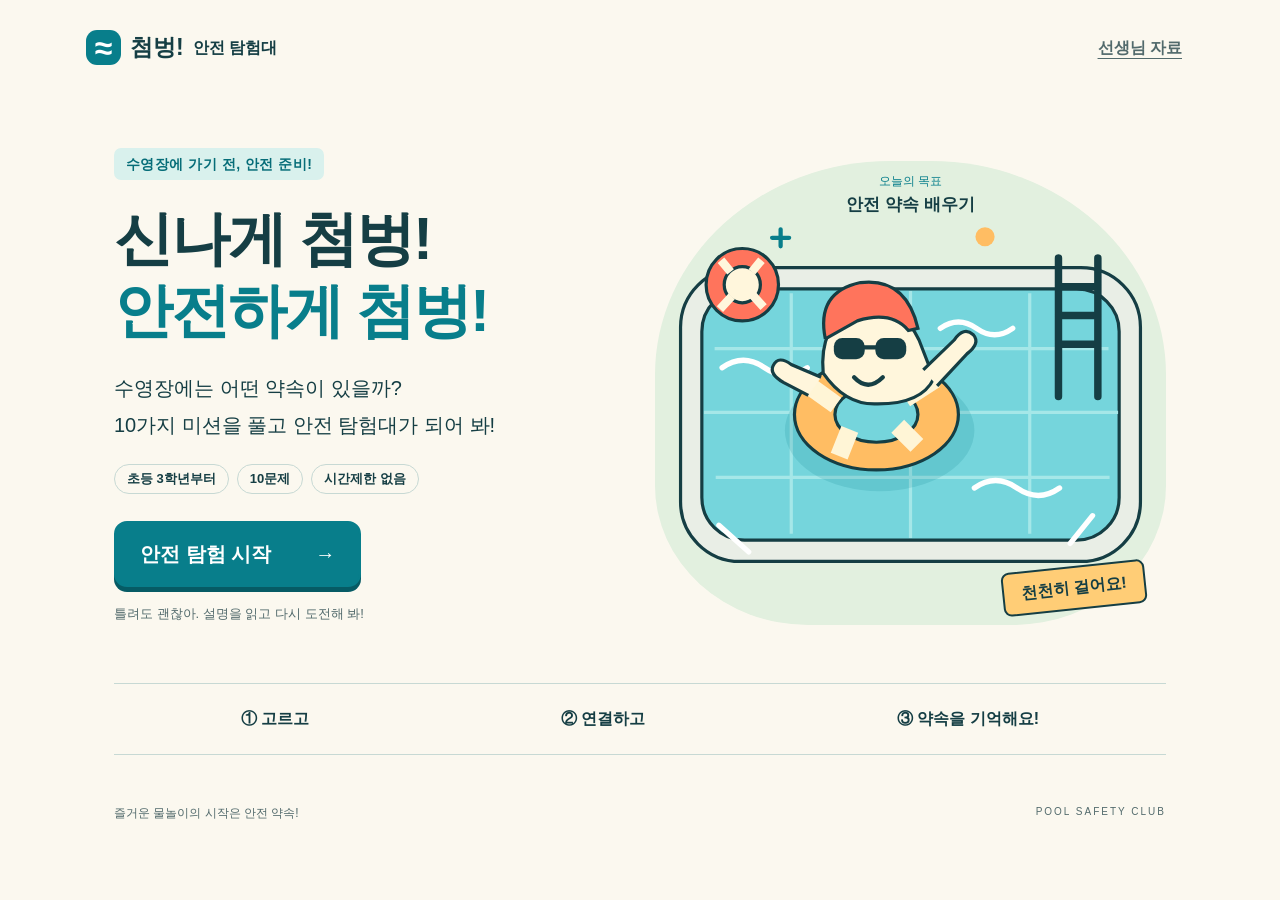
==== swimming-safety/index.html @ e5d87524 "Add elementary pool safety quiz with 10 interactive questions" ====
<!doctype html>
<html lang="ko">
<head>
  <meta charset="utf-8">
  <meta name="viewport" content="width=device-width, initial-scale=1">
  <meta name="theme-color" content="#087e8b">
  <link rel="icon" href="data:image/svg+xml,%3Csvg xmlns='http://www.w3.org/2000/svg' viewBox='0 0 64 64'%3E%3Crect width='64' height='64' rx='16' fill='%23087e8b'/%3E%3Ctext x='32' y='47' text-anchor='middle' font-size='52' fill='white'%3E≈%3C/text%3E%3C/svg%3E">
  <title>첨벙! 수영장 안전 탐험대</title>
  <link rel="stylesheet" href="style.css">
  <script src="questions.js" defer></script>
  <script src="script.js" defer></script>
</head>
<body>
  <header class="site-header">
    <a class="brand" href="index.html"><span class="brand-icon" aria-hidden="true">≈</span> 첨벙! <span>안전 탐험대</span></a>
    <button class="text-button" id="teacher-open">선생님 자료</button>
  </header>
  <main id="main">
    <section id="welcome" class="welcome" aria-labelledby="welcome-title">
      <div class="welcome-copy">
        <span class="eyebrow">수영장에 가기 전, 안전 준비!</span>
        <h1 id="welcome-title">신나게 첨벙!<br><span>안전하게 첨벙!</span></h1>
        <p class="intro">수영장에는 어떤 약속이 있을까?<br>10가지 미션을 풀고 안전 탐험대가 되어 봐!</p>
        <div class="welcome-tags"><span>초등 3학년부터</span><span>10문제</span><span>시간제한 없음</span></div>
        <button class="primary large" id="start">안전 탐험 시작 <span aria-hidden="true">→</span></button>
        <p class="small-note">틀려도 괜찮아. 설명을 읽고 다시 도전해 봐!</p>
      </div>
      <div class="pool-scene" aria-hidden="true">
        <span class="scene-label">오늘의 목표 <strong>안전 약속 배우기</strong></span>
        <svg class="pool-art" viewBox="0 0 480 400" fill="none">
          <rect x="24" y="72" width="432" height="276" rx="56" fill="#e9eee6" stroke="#153e44" stroke-width="3"/>
          <rect x="44" y="92" width="392" height="236" rx="40" fill="#75d5dc" stroke="#153e44" stroke-width="3"/>
          <path d="M56 148h370M46 208h389M57 269h370M128 96v226M240 94v232M352 96v226" stroke="#a5e7e8" stroke-width="3"/>
          <path d="M63 166q20-14 40 0t40 0M300 279q20-14 40 0t40 0M268 129q17-12 34 0t34 0" stroke="#fff" stroke-width="5" stroke-linecap="round"/>
          <ellipse cx="211" cy="225" rx="89" ry="57" fill="#087e8b" opacity=".16"/>
          <ellipse cx="208" cy="210" rx="77" ry="52" fill="#ffbd63" stroke="#153e44" stroke-width="3"/>
          <ellipse cx="208" cy="210" rx="39" ry="26" fill="#75d5dc" stroke="#153e44" stroke-width="3"/>
          <path d="M145 183l25 18M173 249l10-25M246 239l-18-18M263 177l-28 18" stroke="#fff5d6" stroke-width="17"/>
          <path d="M158 171q-4-45 29-61q40-13 61 30l14 36q-12 25-56 24q-28 0-48-29" fill="#fff6dc" stroke="#153e44" stroke-width="3"/>
          <path d="M160 139q-9-44 33-53q43-5 54 43l-9 2q-16-19-48-9l-30 17" fill="#ff745c" stroke="#153e44" stroke-width="3"/>
          <rect x="168" y="138" width="29" height="20" rx="8" fill="#153e44"/>
          <rect x="207" y="138" width="29" height="20" rx="8" fill="#153e44"/>
          <path d="M196 147h12M187 175q13 14 27 0" stroke="#153e44" stroke-width="4" stroke-linecap="round"/>
          <path d="M156 175l-28-12q-12-9-17 1q-4 8 10 16l23 12M252 168l29-28q9-13 18-5q7 8-6 18l-28 30" fill="#fff6dc" stroke="#153e44" stroke-width="3"/>
          <path d="M379 63v130M416 63v130M380 90h35M380 117h35M380 144h35" stroke="#153e44" stroke-width="7" stroke-linecap="round"/>
          <circle cx="82" cy="88" r="34" fill="#ff745c" stroke="#153e44" stroke-width="3"/>
          <circle cx="82" cy="88" r="17" fill="#fff6dc" stroke="#153e44" stroke-width="3"/>
          <path d="M62 65l9 11M100 65L91 76M61 111l11-12M102 109l-10-11" stroke="#fff6dc" stroke-width="8"/>
          <path d="M60 314l28 25M411 305l-21 26" stroke="#fff" stroke-width="5" stroke-linecap="round"/>
          <circle cx="310" cy="43" r="9" fill="#ffbd63"/>
          <path d="M118 36v16M110 44h16M431 359v16M423 367h16" stroke="#087e8b" stroke-width="4" stroke-linecap="round"/>
        </svg>
        <span class="scene-sticker">천천히 걸어요!</span>
      </div>
      <div class="mission-strip"><span>① 고르고</span><span>② 연결하고</span><span>③ 약속을 기억해요!</span></div>
    </section>
    <section id="quiz" class="quiz" hidden aria-labelledby="question-title">
      <div class="quiz-top"><span id="progress-label"></span><span id="score-label"></span></div>
      <div class="progress-track" role="progressbar" aria-label="문제 진행" aria-valuemin="0" aria-valuemax="10" aria-valuenow="0"><div id="progress-fill"></div></div>
      <div class="question-card">
        <div class="question-heading"><span id="question-type" class="eyebrow"></span><span id="question-number" class="question-number"></span></div>
        <div id="question-scene" class="question-scene" aria-hidden="true"></div>
        <h2 id="question-title" tabindex="-1"></h2>
        <p id="question-instruction" class="instruction"></p>
        <div id="answers"></div>
        <div id="feedback" class="feedback" role="status" aria-live="polite" hidden></div>
        <div class="question-footer"><button id="reset-answer" class="text-button">선택 지우기</button><button id="check" class="primary">답 확인하기</button><button id="next" class="primary" hidden>다음 미션 →</button></div>
      </div>
      <p class="quiz-note">잘 생각해 봐! 속도보다 안전 약속이 중요해.</p>
    </section>
    <section id="result" class="result" hidden aria-labelledby="result-title"></section>
  </main>
  <footer class="site-footer">즐거운 물놀이의 시작은 안전 약속! <span>POOL SAFETY CLUB</span></footer>
  <dialog id="teacher-dialog" aria-labelledby="teacher-title">
    <div class="dialog-heading"><h2 id="teacher-title">선생님 자료</h2><button id="teacher-close" class="text-button">닫기 ✕</button></div>
    <p>초3 기준 · 총 10문제 · 자유롭게 생각하고 이야기 나누기</p>
    <p>첫 답 기준으로 점수를 매기고, 틀린 문제는 다시 풀 수 있어요. 선 연결은 양쪽 항목을 차례로 누르면 됩니다.</p>
    <div class="teacher-actions"><button id="print-student" class="primary">문제지 인쇄</button><button id="print-key" class="secondary">정답·해설 인쇄</button></div>
    <div id="teacher-content"></div>
    <p class="source-note">안전 내용 참고: <a href="https://www.redcross.org/get-help/how-to-prepare-for-emergencies/types-of-emergencies/water-safety/water-safety-for-kids.html" target="_blank" rel="noopener">미국 적십자 어린이 물 안전교육</a>, <a href="https://www.redcross.org/get-help/how-to-prepare-for-emergencies/types-of-emergencies/water-safety/swim-safety.html" target="_blank" rel="noopener">수영 안전수칙</a>, <a href="https://www.poolsafely.gov/parents/safety-tips" target="_blank" rel="noopener">Pool Safely 안전수칙</a>.</p>
  </dialog>
  <div id="print-sheet"></div>
</body>
</html>
---- swimming-safety/style.css ----
:root{--ink:#153e44;--teal:#087e8b;--aqua:#d9f1ed;--cream:#fbf8ef;--coral:#ed644e;--yellow:#ffcd76;--line:#c7d9d4;--muted:#526a6c;--white:#fff;--shadow:0 8px 0 #153e440c}
*{box-sizing:border-box}body{margin:0;background:var(--cream);color:var(--ink);font-family:ui-rounded,"Apple SD Gothic Neo","Malgun Gothic",sans-serif;line-height:1.6}button,a{-webkit-tap-highlight-color:transparent}button{font:inherit;cursor:pointer}button:disabled{cursor:default}button:focus-visible,a:focus-visible{outline:3px solid var(--coral);outline-offset:4px}button{transition:background .15s,transform .15s}button:active:not(:disabled){transform:translateY(2px)}[hidden]{display:none!important}a{color:var(--teal)}.site-header{max-width:1180px;margin:auto;padding:25px 36px;display:flex;align-items:center;justify-content:space-between;gap:16px}.brand{display:flex;align-items:center;gap:9px;text-decoration:none;color:var(--ink);font-weight:900;font-size:23px}.brand span:last-child{font-size:16px;font-weight:700}.brand-icon{display:inline-grid;place-items:center;background:var(--teal);color:white;width:35px;height:35px;border-radius:11px;font-size:32px;line-height:1}.text-button{border:0;background:transparent;color:var(--muted);font-weight:700;padding:10px 12px;text-decoration:underline;text-underline-offset:5px}.text-button:hover{color:var(--teal)}main{max-width:1108px;margin:0 auto;padding:20px 28px 36px}.welcome{display:grid;grid-template-columns:1fr 1fr;gap:20px 30px;align-items:center;padding-top:32px}.eyebrow{font-size:14px;font-weight:800;letter-spacing:.035em;display:inline-block;background:var(--aqua);padding:5px 12px;border-radius:7px;color:#066d78}h1{font-size:clamp(38px,4.6vw,59px);line-height:1.22;letter-spacing:-2px;margin:23px 0}h1 span{color:var(--teal)}.intro{font-size:20px;line-height:1.85;margin-bottom:20px}.welcome-tags{display:flex;gap:8px;flex-wrap:wrap;margin:20px 0 27px}.welcome-tags span{border:1px solid var(--line);border-radius:30px;padding:4px 12px;font-size:13px;font-weight:700}.primary,.secondary{border:2px solid var(--teal);background:var(--teal);color:white;padding:12px 25px;border-radius:13px;font-weight:800;min-height:48px}.primary:hover{background:#056572;border-color:#056572}.primary:disabled{background:#ccdcd8;border-color:#ccdcd8;color:#5b7174}.secondary{color:var(--teal);background:white}.secondary:hover{background:var(--aqua)}.large{font-size:20px;display:inline-flex;align-items:center;gap:44px;padding:15px 24px;box-shadow:0 5px 0 #065b65}.small-note{font-size:13px;color:var(--muted);margin-top:17px}.pool-scene{position:relative;aspect-ratio:1.1;background:#e2f0df;border-radius:46% 46% 30% 30%;padding:30px 0 4px}.pool-art{width:100%;display:block}.scene-label{position:absolute;top:11px;left:50%;transform:translateX(-50%);text-align:center;font-size:12px;white-space:nowrap;color:var(--teal)}.scene-label strong{display:block;font-size:17px;color:var(--ink)}.scene-sticker{position:absolute;bottom:16px;right:20px;background:var(--yellow);border:2px solid var(--ink);padding:7px 17px;border-radius:8px;transform:rotate(-6deg);font-size:16px;font-weight:800}.mission-strip{grid-column:1/-1;display:flex;justify-content:space-around;gap:18px;border-top:1px solid var(--line);border-bottom:1px solid var(--line);padding:22px 10px;margin-top:25px;font-size:16px;font-weight:700}.site-footer{max-width:1108px;margin:auto;padding:13px 28px 25px;display:flex;justify-content:space-between;gap:10px;font-size:12px;color:var(--muted)}.site-footer span{font-size:10px;letter-spacing:2px}.quiz{max-width:820px;margin:auto}.quiz-top{display:flex;justify-content:space-between;gap:12px;font-size:15px;font-weight:800}.progress-track{height:9px;background:#e1e8df;border-radius:9px;margin:13px 0 22px;overflow:hidden}.progress-track>div{height:100%;background:var(--teal);border-radius:9px;transition:width .3s}.question-card{background:white;border:1px solid var(--line);border-radius:26px;padding:30px 35px;box-shadow:var(--shadow)}.question-heading{display:flex;justify-content:space-between;align-items:center}.question-number{font-size:14px;font-weight:800;color:var(--muted)}.question-scene{display:flex;align-items:center;gap:16px;padding:16px 20px;background:#f9f6ec;border-radius:14px;margin-top:22px;font-size:16px}.question-scene span:first-child{font-size:39px;line-height:1.3}.question-card h2{font-size:26px;line-height:1.5;letter-spacing:-.8px;margin:22px 0 8px;outline:none}.instruction{font-size:15px;color:var(--muted);margin:0 0 23px}.options{display:grid;gap:11px}.option{display:flex;align-items:center;gap:13px;text-align:left;width:100%;border:2px solid #dce6e1;border-radius:13px;background:white;color:var(--ink);padding:15px 18px;min-height:60px;font-size:18px;font-weight:600}.option:hover:not(:disabled){border-color:var(--teal);background:#f1faf7}.option.selected{background:#e6f5ef;border-color:var(--teal)}.option .marker{width:29px;height:29px;flex-shrink:0;display:grid;place-items:center;background:#f0f3ed;border-radius:50%;font-size:14px;color:var(--muted);font-weight:800}.selected .marker{background:var(--teal);color:white}.ox-options{grid-template-columns:1fr 1fr}.ox-options .option{justify-content:center;padding:28px 10px;font-size:25px}.ox-options .marker{display:none}.question-footer{display:flex;align-items:center;justify-content:space-between;gap:10px;border-top:1px solid #e5ece7;margin-top:26px;padding-top:21px}.quiz-note{text-align:center;color:var(--muted);font-size:13px;margin:20px 0}.feedback{padding:17px 20px;border-radius:13px;margin-top:22px;background:#e6f5ef;border:1px solid #a5d7c1}.feedback strong{font-size:18px;display:block}.feedback p{margin:7px 0 0}.feedback.wrong{background:#fff4e5;border-color:#f0c993}.feedback.notice{background:#f4f6ef;border-color:var(--line)}.word-sentence{font-size:21px;line-height:2.8;background:#f5f9f5;border:1px solid #dae8df;border-radius:15px;padding:20px;white-space:pre-line}.blank{display:inline-block;min-width:98px;border:2px dashed var(--teal);border-radius:9px;padding:0 10px;background:white;color:var(--teal);font-weight:800;line-height:2;margin:0 5px}.blank.active{border-style:solid;background:var(--aqua);outline:2px solid #087e8b22;outline-offset:3px}.word-bank{display:flex;gap:10px;flex-wrap:wrap;margin-top:18px}.word-bank button{font-size:19px;min-width:90px;border:2px solid var(--line);border-radius:11px;background:white;color:var(--ink);padding:10px 20px;font-weight:700}.word-bank button:hover:not(:disabled){border-color:var(--teal)}.bank-label{font-size:13px;color:var(--muted);margin:16px 0 -10px}.match-area{position:relative;display:grid;grid-template-columns:1fr 1fr;gap:88px}.match-column{display:grid;gap:15px;position:relative;z-index:1}.match-item{position:relative;border:2px solid var(--line);border-radius:13px;padding:14px 12px;background:white;min-height:74px;font-size:16px;font-weight:700;color:var(--ink);width:100%}.match-item.active{background:var(--aqua);border-color:var(--teal)}.match-item.linked{border-color:var(--teal)}.match-item::after{content:"";position:absolute;width:10px;height:10px;background:var(--teal);border:3px solid white;border-radius:50%;top:calc(50% - 8px)}.match-column:first-of-type .match-item::after{right:-10px}.match-column:last-of-type .match-item::after{left:-10px}.match-lines{position:absolute;inset:0;width:100%;height:100%;pointer-events:none;z-index:0}.match-caption{display:flex;justify-content:space-between;font-size:13px;color:var(--muted);font-weight:700;margin-bottom:10px}.connection-list{font-size:13px;color:var(--teal);margin:15px 0 0;min-height:20px}.order-slots{display:grid;gap:8px;margin-bottom:20px}.order-slot{border:1px dashed var(--line);border-radius:10px;min-height:48px;padding:9px 14px;display:flex;gap:12px;align-items:center;background:#f6f9f5}.order-slot b{font-size:14px;color:var(--teal)}.order-slot span{color:var(--muted)}.sort-row{padding:15px 0;border-bottom:1px solid #e1e9e3}.sort-row:first-child{padding-top:0}.sort-row p{margin:0 0 12px;font-size:18px;font-weight:700}.sort-options{display:flex;gap:10px}.sort-options button{background:white;color:var(--ink);border:2px solid var(--line);padding:8px 18px;border-radius:10px;font-weight:700;min-height:46px}.sort-options .selected{border-color:var(--teal);background:var(--aqua)}.result{max-width:820px;margin:auto;text-align:center}.result-hero{background:#e2f0df;border:1px solid #c5dbc8;border-radius:26px;padding:30px}.result-icon{font-size:60px}.result h1{font-size:35px;margin:10px 0}.result-score{font-size:20px}.result-score strong{font-size:44px;color:var(--teal)}.result-actions{display:flex;justify-content:center;gap:12px;flex-wrap:wrap;margin:22px 0 8px}.review-list{margin-top:24px;text-align:left}.review-list h2{font-size:21px}.review-item{padding:17px 19px;border:1px solid var(--line);border-radius:13px;background:white;margin-bottom:10px}.review-item summary{cursor:pointer;display:flex;gap:12px;align-items:flex-start;font-weight:700;list-style:none}.review-item summary::after{content:'+';margin-left:auto;color:var(--teal)}.review-item[open] summary::after{content:'−'}.review-item p{font-size:15px;margin-bottom:0}.review-badge{font-size:12px;border-radius:5px;padding:2px 7px;white-space:nowrap;background:var(--aqua);color:var(--teal)}.review-badge.retry{background:#fff0d3;color:#815615}dialog{border:1px solid var(--line);border-radius:22px;width:min(840px,94vw);max-height:86vh;padding:28px;color:var(--ink)}dialog::backdrop{background:#153e4477}.dialog-heading{display:flex;justify-content:space-between;gap:10px;align-items:center}.dialog-heading h2{margin:0}.teacher-actions{display:flex;gap:10px;flex-wrap:wrap;margin:23px 0}.teacher-question{border-top:1px solid var(--line);padding:18px 0;font-size:15px}.teacher-question h3{font-size:17px;margin:0 0 7px}.teacher-question p{margin:6px 0}.source-note{font-size:13px;color:var(--muted)}#print-sheet{display:none}
@media(max-width:760px){.site-header{padding:20px}.brand{font-size:20px}.brand span:last-child{font-size:13px}main{padding:7px 18px 22px}.welcome{padding-top:10px;gap:15px;grid-template-columns:1fr}.welcome-copy{text-align:center}.welcome-tags{justify-content:center}h1{font-size:43px}.intro{font-size:17px}.pool-scene{max-width:420px;width:100%;margin:14px auto 0;aspect-ratio:1.35;padding-top:20px}.pool-art{max-height:310px}.scene-label{top:0}.scene-label strong{font-size:14px}.scene-sticker{font-size:13px;bottom:0}.mission-strip{font-size:13px;gap:10px;padding:18px 0;margin-top:15px}.site-footer{padding:12px 20px 22px;font-size:11px}.site-footer span{display:none}.question-card{padding:21px 20px;border-radius:19px}.question-card h2{font-size:22px}.question-scene{padding:12px;font-size:14px;gap:10px}.question-scene span:first-child{font-size:31px}.option{font-size:16px;padding:13px 12px}.match-area{gap:40px}.match-item{font-size:14px;padding:10px 6px;min-height:83px}.word-sentence{font-size:18px;padding:15px 12px}.blank{min-width:82px}.question-footer .primary{padding:12px 18px}.question-footer .text-button{padding:8px 0;font-size:13px}.instruction{font-size:14px}.result-hero{padding:24px 18px}.result h1{font-size:28px}.result-score{font-size:17px}dialog{padding:21px}.sort-row p{font-size:16px}}
@media(prefers-reduced-motion:reduce){*{transition:none!important;scroll-behavior:auto!important}}
@media print{@page{size:A4;margin:15mm}body{background:white;color:#111;font-size:11pt}body>*{display:none!important}body>#print-sheet{display:block!important}#print-sheet h1{font-size:23pt;margin:0 0 4mm;letter-spacing:-1px}#print-sheet h2{font-size:12pt;line-height:1.5;margin:0 0 2mm}#print-sheet .print-intro{font-size:10pt;margin-bottom:4mm}.print-question{break-inside:avoid;border-top:1px solid #bbb;padding:3mm 0}.print-question p{margin:1.5mm 0;font-size:10pt}.print-options{font-size:10pt;line-height:1.7}.print-match{display:grid;grid-template-columns:1fr 1fr;gap:25mm;margin:3mm 0}.print-match div{line-height:2}.print-answer{background:#eee;padding:3mm;font-size:10pt}.print-name{display:flex;justify-content:space-between;border-bottom:1px solid #555;padding-bottom:3mm;margin-bottom:5mm}.print-sort{line-height:2}.print-sources{font-size:8pt;border-top:1px solid #bbb;margin-top:5mm;padding-top:3mm}#print-sheet .key-mode .print-question{padding:3mm 0}}
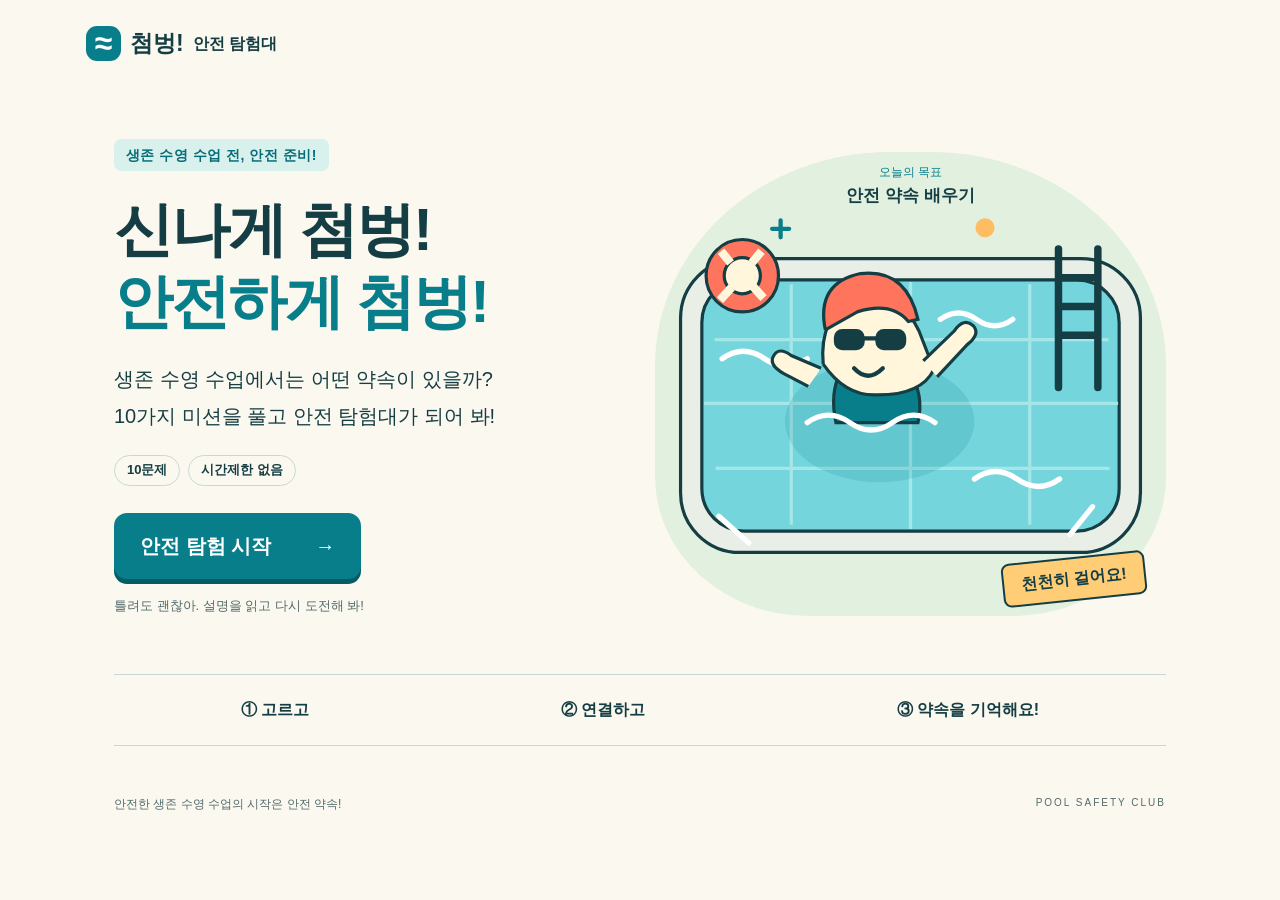
==== commit 3e186edf: "Adapt safety quiz for survival swimming classes" ====
--- a/swimming-safety/index.html
+++ b/swimming-safety/index.html
@@ -5,7 +5,7 @@
   <meta name="viewport" content="width=device-width, initial-scale=1">
   <meta name="theme-color" content="#087e8b">
   <link rel="icon" href="data:image/svg+xml,%3Csvg xmlns='http://www.w3.org/2000/svg' viewBox='0 0 64 64'%3E%3Crect width='64' height='64' rx='16' fill='%23087e8b'/%3E%3Ctext x='32' y='47' text-anchor='middle' font-size='52' fill='white'%3E≈%3C/text%3E%3C/svg%3E">
-  <title>첨벙! 수영장 안전 탐험대</title>
+  <title>첨벙! 생존 수영 안전 탐험대</title>
   <link rel="stylesheet" href="style.css">
   <script src="questions.js" defer></script>
   <script src="script.js" defer></script>
@@ -13,15 +13,14 @@
 <body>
   <header class="site-header">
     <a class="brand" href="index.html"><span class="brand-icon" aria-hidden="true">≈</span> 첨벙! <span>안전 탐험대</span></a>
-    <button class="text-button" id="teacher-open">선생님 자료</button>
   </header>
   <main id="main">
     <section id="welcome" class="welcome" aria-labelledby="welcome-title">
       <div class="welcome-copy">
-        <span class="eyebrow">수영장에 가기 전, 안전 준비!</span>
+        <span class="eyebrow">생존 수영 수업 전, 안전 준비!</span>
         <h1 id="welcome-title">신나게 첨벙!<br><span>안전하게 첨벙!</span></h1>
-        <p class="intro">수영장에는 어떤 약속이 있을까?<br>10가지 미션을 풀고 안전 탐험대가 되어 봐!</p>
-        <div class="welcome-tags"><span>초등 3학년부터</span><span>10문제</span><span>시간제한 없음</span></div>
+        <p class="intro">생존 수영 수업에서는 어떤 약속이 있을까?<br>10가지 미션을 풀고 안전 탐험대가 되어 봐!</p>
+        <div class="welcome-tags"><span>10문제</span><span>시간제한 없음</span></div>
         <button class="primary large" id="start">안전 탐험 시작 <span aria-hidden="true">→</span></button>
         <p class="small-note">틀려도 괜찮아. 설명을 읽고 다시 도전해 봐!</p>
       </div>
@@ -33,9 +32,8 @@
           <path d="M56 148h370M46 208h389M57 269h370M128 96v226M240 94v232M352 96v226" stroke="#a5e7e8" stroke-width="3"/>
           <path d="M63 166q20-14 40 0t40 0M300 279q20-14 40 0t40 0M268 129q17-12 34 0t34 0" stroke="#fff" stroke-width="5" stroke-linecap="round"/>
           <ellipse cx="211" cy="225" rx="89" ry="57" fill="#087e8b" opacity=".16"/>
-          <ellipse cx="208" cy="210" rx="77" ry="52" fill="#ffbd63" stroke="#153e44" stroke-width="3"/>
-          <ellipse cx="208" cy="210" rx="39" ry="26" fill="#75d5dc" stroke="#153e44" stroke-width="3"/>
-          <path d="M145 183l25 18M173 249l10-25M246 239l-18-18M263 177l-28 18" stroke="#fff5d6" stroke-width="17"/>
+          <path d="M174 179q-10 20-4 47h77q6-27-8-47" fill="#087e8b" stroke="#153e44" stroke-width="3"/>
+          <path d="M143 226q20-14 40 0t40 0t40 0" stroke="#fff" stroke-width="5" stroke-linecap="round"/>
           <path d="M158 171q-4-45 29-61q40-13 61 30l14 36q-12 25-56 24q-28 0-48-29" fill="#fff6dc" stroke="#153e44" stroke-width="3"/>
           <path d="M160 139q-9-44 33-53q43-5 54 43l-9 2q-16-19-48-9l-30 17" fill="#ff745c" stroke="#153e44" stroke-width="3"/>
           <rect x="168" y="138" width="29" height="20" rx="8" fill="#153e44"/>
@@ -70,15 +68,6 @@
     </section>
     <section id="result" class="result" hidden aria-labelledby="result-title"></section>
   </main>
-  <footer class="site-footer">즐거운 물놀이의 시작은 안전 약속! <span>POOL SAFETY CLUB</span></footer>
-  <dialog id="teacher-dialog" aria-labelledby="teacher-title">
-    <div class="dialog-heading"><h2 id="teacher-title">선생님 자료</h2><button id="teacher-close" class="text-button">닫기 ✕</button></div>
-    <p>초3 기준 · 총 10문제 · 자유롭게 생각하고 이야기 나누기</p>
-    <p>첫 답 기준으로 점수를 매기고, 틀린 문제는 다시 풀 수 있어요. 선 연결은 양쪽 항목을 차례로 누르면 됩니다.</p>
-    <div class="teacher-actions"><button id="print-student" class="primary">문제지 인쇄</button><button id="print-key" class="secondary">정답·해설 인쇄</button></div>
-    <div id="teacher-content"></div>
-    <p class="source-note">안전 내용 참고: <a href="https://www.redcross.org/get-help/how-to-prepare-for-emergencies/types-of-emergencies/water-safety/water-safety-for-kids.html" target="_blank" rel="noopener">미국 적십자 어린이 물 안전교육</a>, <a href="https://www.redcross.org/get-help/how-to-prepare-for-emergencies/types-of-emergencies/water-safety/swim-safety.html" target="_blank" rel="noopener">수영 안전수칙</a>, <a href="https://www.poolsafely.gov/parents/safety-tips" target="_blank" rel="noopener">Pool Safely 안전수칙</a>.</p>
-  </dialog>
-  <div id="print-sheet"></div>
+  <footer class="site-footer">안전한 생존 수영 수업의 시작은 안전 약속! <span>POOL SAFETY CLUB</span></footer>
 </body>
 </html>
--- a/swimming-safety/style.css
+++ b/swimming-safety/style.css
@@ -1,5 +1,3 @@
 :root{--ink:#153e44;--teal:#087e8b;--aqua:#d9f1ed;--cream:#fbf8ef;--coral:#ed644e;--yellow:#ffcd76;--line:#c7d9d4;--muted:#526a6c;--white:#fff;--shadow:0 8px 0 #153e440c}
-*{box-sizing:border-box}body{margin:0;background:var(--cream);color:var(--ink);font-family:ui-rounded,"Apple SD Gothic Neo","Malgun Gothic",sans-serif;line-height:1.6}button,a{-webkit-tap-highlight-color:transparent}button{font:inherit;cursor:pointer}button:disabled{cursor:default}button:focus-visible,a:focus-visible{outline:3px solid var(--coral);outline-offset:4px}button{transition:background .15s,transform .15s}button:active:not(:disabled){transform:translateY(2px)}[hidden]{display:none!important}a{color:var(--teal)}.site-header{max-width:1180px;margin:auto;padding:25px 36px;display:flex;align-items:center;justify-content:space-between;gap:16px}.brand{display:flex;align-items:center;gap:9px;text-decoration:none;color:var(--ink);font-weight:900;font-size:23px}.brand span:last-child{font-size:16px;font-weight:700}.brand-icon{display:inline-grid;place-items:center;background:var(--teal);color:white;width:35px;height:35px;border-radius:11px;font-size:32px;line-height:1}.text-button{border:0;background:transparent;color:var(--muted);font-weight:700;padding:10px 12px;text-decoration:underline;text-underline-offset:5px}.text-button:hover{color:var(--teal)}main{max-width:1108px;margin:0 auto;padding:20px 28px 36px}.welcome{display:grid;grid-template-columns:1fr 1fr;gap:20px 30px;align-items:center;padding-top:32px}.eyebrow{font-size:14px;font-weight:800;letter-spacing:.035em;display:inline-block;background:var(--aqua);padding:5px 12px;border-radius:7px;color:#066d78}h1{font-size:clamp(38px,4.6vw,59px);line-height:1.22;letter-spacing:-2px;margin:23px 0}h1 span{color:var(--teal)}.intro{font-size:20px;line-height:1.85;margin-bottom:20px}.welcome-tags{display:flex;gap:8px;flex-wrap:wrap;margin:20px 0 27px}.welcome-tags span{border:1px solid var(--line);border-radius:30px;padding:4px 12px;font-size:13px;font-weight:700}.primary,.secondary{border:2px solid var(--teal);background:var(--teal);color:white;padding:12px 25px;border-radius:13px;font-weight:800;min-height:48px}.primary:hover{background:#056572;border-color:#056572}.primary:disabled{background:#ccdcd8;border-color:#ccdcd8;color:#5b7174}.secondary{color:var(--teal);background:white}.secondary:hover{background:var(--aqua)}.large{font-size:20px;display:inline-flex;align-items:center;gap:44px;padding:15px 24px;box-shadow:0 5px 0 #065b65}.small-note{font-size:13px;color:var(--muted);margin-top:17px}.pool-scene{position:relative;aspect-ratio:1.1;background:#e2f0df;border-radius:46% 46% 30% 30%;padding:30px 0 4px}.pool-art{width:100%;display:block}.scene-label{position:absolute;top:11px;left:50%;transform:translateX(-50%);text-align:center;font-size:12px;white-space:nowrap;color:var(--teal)}.scene-label strong{display:block;font-size:17px;color:var(--ink)}.scene-sticker{position:absolute;bottom:16px;right:20px;background:var(--yellow);border:2px solid var(--ink);padding:7px 17px;border-radius:8px;transform:rotate(-6deg);font-size:16px;font-weight:800}.mission-strip{grid-column:1/-1;display:flex;justify-content:space-around;gap:18px;border-top:1px solid var(--line);border-bottom:1px solid var(--line);padding:22px 10px;margin-top:25px;font-size:16px;font-weight:700}.site-footer{max-width:1108px;margin:auto;padding:13px 28px 25px;display:flex;justify-content:space-between;gap:10px;font-size:12px;color:var(--muted)}.site-footer span{font-size:10px;letter-spacing:2px}.quiz{max-width:820px;margin:auto}.quiz-top{display:flex;justify-content:space-between;gap:12px;font-size:15px;font-weight:800}.progress-track{height:9px;background:#e1e8df;border-radius:9px;margin:13px 0 22px;overflow:hidden}.progress-track>div{height:100%;background:var(--teal);border-radius:9px;transition:width .3s}.question-card{background:white;border:1px solid var(--line);border-radius:26px;padding:30px 35px;box-shadow:var(--shadow)}.question-heading{display:flex;justify-content:space-between;align-items:center}.question-number{font-size:14px;font-weight:800;color:var(--muted)}.question-scene{display:flex;align-items:center;gap:16px;padding:16px 20px;background:#f9f6ec;border-radius:14px;margin-top:22px;font-size:16px}.question-scene span:first-child{font-size:39px;line-height:1.3}.question-card h2{font-size:26px;line-height:1.5;letter-spacing:-.8px;margin:22px 0 8px;outline:none}.instruction{font-size:15px;color:var(--muted);margin:0 0 23px}.options{display:grid;gap:11px}.option{display:flex;align-items:center;gap:13px;text-align:left;width:100%;border:2px solid #dce6e1;border-radius:13px;background:white;color:var(--ink);padding:15px 18px;min-height:60px;font-size:18px;font-weight:600}.option:hover:not(:disabled){border-color:var(--teal);background:#f1faf7}.option.selected{background:#e6f5ef;border-color:var(--teal)}.option .marker{width:29px;height:29px;flex-shrink:0;display:grid;place-items:center;background:#f0f3ed;border-radius:50%;font-size:14px;color:var(--muted);font-weight:800}.selected .marker{background:var(--teal);color:white}.ox-options{grid-template-columns:1fr 1fr}.ox-options .option{justify-content:center;padding:28px 10px;font-size:25px}.ox-options .marker{display:none}.question-footer{display:flex;align-items:center;justify-content:space-between;gap:10px;border-top:1px solid #e5ece7;margin-top:26px;padding-top:21px}.quiz-note{text-align:center;color:var(--muted);font-size:13px;margin:20px 0}.feedback{padding:17px 20px;border-radius:13px;margin-top:22px;background:#e6f5ef;border:1px solid #a5d7c1}.feedback strong{font-size:18px;display:block}.feedback p{margin:7px 0 0}.feedback.wrong{background:#fff4e5;border-color:#f0c993}.feedback.notice{background:#f4f6ef;border-color:var(--line)}.word-sentence{font-size:21px;line-height:2.8;background:#f5f9f5;border:1px solid #dae8df;border-radius:15px;padding:20px;white-space:pre-line}.blank{display:inline-block;min-width:98px;border:2px dashed var(--teal);border-radius:9px;padding:0 10px;background:white;color:var(--teal);font-weight:800;line-height:2;margin:0 5px}.blank.active{border-style:solid;background:var(--aqua);outline:2px solid #087e8b22;outline-offset:3px}.word-bank{display:flex;gap:10px;flex-wrap:wrap;margin-top:18px}.word-bank button{font-size:19px;min-width:90px;border:2px solid var(--line);border-radius:11px;background:white;color:var(--ink);padding:10px 20px;font-weight:700}.word-bank button:hover:not(:disabled){border-color:var(--teal)}.bank-label{font-size:13px;color:var(--muted);margin:16px 0 -10px}.match-area{position:relative;display:grid;grid-template-columns:1fr 1fr;gap:88px}.match-column{display:grid;gap:15px;position:relative;z-index:1}.match-item{position:relative;border:2px solid var(--line);border-radius:13px;padding:14px 12px;background:white;min-height:74px;font-size:16px;font-weight:700;color:var(--ink);width:100%}.match-item.active{background:var(--aqua);border-color:var(--teal)}.match-item.linked{border-color:var(--teal)}.match-item::after{content:"";position:absolute;width:10px;height:10px;background:var(--teal);border:3px solid white;border-radius:50%;top:calc(50% - 8px)}.match-column:first-of-type .match-item::after{right:-10px}.match-column:last-of-type .match-item::after{left:-10px}.match-lines{position:absolute;inset:0;width:100%;height:100%;pointer-events:none;z-index:0}.match-caption{display:flex;justify-content:space-between;font-size:13px;color:var(--muted);font-weight:700;margin-bottom:10px}.connection-list{font-size:13px;color:var(--teal);margin:15px 0 0;min-height:20px}.order-slots{display:grid;gap:8px;margin-bottom:20px}.order-slot{border:1px dashed var(--line);border-radius:10px;min-height:48px;padding:9px 14px;display:flex;gap:12px;align-items:center;background:#f6f9f5}.order-slot b{font-size:14px;color:var(--teal)}.order-slot span{color:var(--muted)}.sort-row{padding:15px 0;border-bottom:1px solid #e1e9e3}.sort-row:first-child{padding-top:0}.sort-row p{margin:0 0 12px;font-size:18px;font-weight:700}.sort-options{display:flex;gap:10px}.sort-options button{background:white;color:var(--ink);border:2px solid var(--line);padding:8px 18px;border-radius:10px;font-weight:700;min-height:46px}.sort-options .selected{border-color:var(--teal);background:var(--aqua)}.result{max-width:820px;margin:auto;text-align:center}.result-hero{background:#e2f0df;border:1px solid #c5dbc8;border-radius:26px;padding:30px}.result-icon{font-size:60px}.result h1{font-size:35px;margin:10px 0}.result-score{font-size:20px}.result-score strong{font-size:44px;color:var(--teal)}.result-actions{display:flex;justify-content:center;gap:12px;flex-wrap:wrap;margin:22px 0 8px}.review-list{margin-top:24px;text-align:left}.review-list h2{font-size:21px}.review-item{padding:17px 19px;border:1px solid var(--line);border-radius:13px;background:white;margin-bottom:10px}.review-item summary{cursor:pointer;display:flex;gap:12px;align-items:flex-start;font-weight:700;list-style:none}.review-item summary::after{content:'+';margin-left:auto;color:var(--teal)}.review-item[open] summary::after{content:'−'}.review-item p{font-size:15px;margin-bottom:0}.review-badge{font-size:12px;border-radius:5px;padding:2px 7px;white-space:nowrap;background:var(--aqua);color:var(--teal)}.review-badge.retry{background:#fff0d3;color:#815615}dialog{border:1px solid var(--line);border-radius:22px;width:min(840px,94vw);max-height:86vh;padding:28px;color:var(--ink)}dialog::backdrop{background:#153e4477}.dialog-heading{display:flex;justify-content:space-between;gap:10px;align-items:center}.dialog-heading h2{margin:0}.teacher-actions{display:flex;gap:10px;flex-wrap:wrap;margin:23px 0}.teacher-question{border-top:1px solid var(--line);padding:18px 0;font-size:15px}.teacher-question h3{font-size:17px;margin:0 0 7px}.teacher-question p{margin:6px 0}.source-note{font-size:13px;color:var(--muted)}#print-sheet{display:none}
-@media(max-width:760px){.site-header{padding:20px}.brand{font-size:20px}.brand span:last-child{font-size:13px}main{padding:7px 18px 22px}.welcome{padding-top:10px;gap:15px;grid-template-columns:1fr}.welcome-copy{text-align:center}.welcome-tags{justify-content:center}h1{font-size:43px}.intro{font-size:17px}.pool-scene{max-width:420px;width:100%;margin:14px auto 0;aspect-ratio:1.35;padding-top:20px}.pool-art{max-height:310px}.scene-label{top:0}.scene-label strong{font-size:14px}.scene-sticker{font-size:13px;bottom:0}.mission-strip{font-size:13px;gap:10px;padding:18px 0;margin-top:15px}.site-footer{padding:12px 20px 22px;font-size:11px}.site-footer span{display:none}.question-card{padding:21px 20px;border-radius:19px}.question-card h2{font-size:22px}.question-scene{padding:12px;font-size:14px;gap:10px}.question-scene span:first-child{font-size:31px}.option{font-size:16px;padding:13px 12px}.match-area{gap:40px}.match-item{font-size:14px;padding:10px 6px;min-height:83px}.word-sentence{font-size:18px;padding:15px 12px}.blank{min-width:82px}.question-footer .primary{padding:12px 18px}.question-footer .text-button{padding:8px 0;font-size:13px}.instruction{font-size:14px}.result-hero{padding:24px 18px}.result h1{font-size:28px}.result-score{font-size:17px}dialog{padding:21px}.sort-row p{font-size:16px}}
+*{box-sizing:border-box}body{margin:0;background:var(--cream);color:var(--ink);font-family:ui-rounded,"Apple SD Gothic Neo","Malgun Gothic",sans-serif;line-height:1.6}button,a{-webkit-tap-highlight-color:transparent}button{font:inherit;cursor:pointer}button:disabled{cursor:default}button:focus-visible,a:focus-visible{outline:3px solid var(--coral);outline-offset:4px}button{transition:background .15s,transform .15s}button:active:not(:disabled){transform:translateY(2px)}[hidden]{display:none!important}a{color:var(--teal)}.site-header{max-width:1180px;margin:auto;padding:25px 36px;display:flex;align-items:center;justify-content:space-between;gap:16px}.brand{display:flex;align-items:center;gap:9px;text-decoration:none;color:var(--ink);font-weight:900;font-size:23px}.brand span:last-child{font-size:16px;font-weight:700}.brand-icon{display:inline-grid;place-items:center;background:var(--teal);color:white;width:35px;height:35px;border-radius:11px;font-size:32px;line-height:1}.text-button{border:0;background:transparent;color:var(--muted);font-weight:700;padding:10px 12px;text-decoration:underline;text-underline-offset:5px}.text-button:hover{color:var(--teal)}main{max-width:1108px;margin:0 auto;padding:20px 28px 36px}.welcome{display:grid;grid-template-columns:1fr 1fr;gap:20px 30px;align-items:center;padding-top:32px}.eyebrow{font-size:14px;font-weight:800;letter-spacing:.035em;display:inline-block;background:var(--aqua);padding:5px 12px;border-radius:7px;color:#066d78}h1{font-size:clamp(38px,4.6vw,59px);line-height:1.22;letter-spacing:-2px;margin:23px 0}h1 span{color:var(--teal)}.intro{font-size:20px;line-height:1.85;margin-bottom:20px}.welcome-tags{display:flex;gap:8px;flex-wrap:wrap;margin:20px 0 27px}.welcome-tags span{border:1px solid var(--line);border-radius:30px;padding:4px 12px;font-size:13px;font-weight:700}.primary,.secondary{border:2px solid var(--teal);background:var(--teal);color:white;padding:12px 25px;border-radius:13px;font-weight:800;min-height:48px}.primary:hover{background:#056572;border-color:#056572}.primary:disabled{background:#ccdcd8;border-color:#ccdcd8;color:#5b7174}.secondary{color:var(--teal);background:white}.secondary:hover{background:var(--aqua)}.large{font-size:20px;display:inline-flex;align-items:center;gap:44px;padding:15px 24px;box-shadow:0 5px 0 #065b65}.small-note{font-size:13px;color:var(--muted);margin-top:17px}.pool-scene{position:relative;aspect-ratio:1.1;background:#e2f0df;border-radius:46% 46% 30% 30%;padding:30px 0 4px}.pool-art{width:100%;display:block}.scene-label{position:absolute;top:11px;left:50%;transform:translateX(-50%);text-align:center;font-size:12px;white-space:nowrap;color:var(--teal)}.scene-label strong{display:block;font-size:17px;color:var(--ink)}.scene-sticker{position:absolute;bottom:16px;right:20px;background:var(--yellow);border:2px solid var(--ink);padding:7px 17px;border-radius:8px;transform:rotate(-6deg);font-size:16px;font-weight:800}.mission-strip{grid-column:1/-1;display:flex;justify-content:space-around;gap:18px;border-top:1px solid var(--line);border-bottom:1px solid var(--line);padding:22px 10px;margin-top:25px;font-size:16px;font-weight:700}.site-footer{max-width:1108px;margin:auto;padding:13px 28px 25px;display:flex;justify-content:space-between;gap:10px;font-size:12px;color:var(--muted)}.site-footer span{font-size:10px;letter-spacing:2px}.quiz{max-width:820px;margin:auto}.quiz-top{display:flex;justify-content:space-between;gap:12px;font-size:15px;font-weight:800}.progress-track{height:9px;background:#e1e8df;border-radius:9px;margin:13px 0 22px;overflow:hidden}.progress-track>div{height:100%;background:var(--teal);border-radius:9px;transition:width .3s}.question-card{background:white;border:1px solid var(--line);border-radius:26px;padding:30px 35px;box-shadow:var(--shadow)}.question-heading{display:flex;justify-content:space-between;align-items:center}.question-number{font-size:14px;font-weight:800;color:var(--muted)}.question-scene{display:flex;align-items:center;gap:16px;padding:16px 20px;background:#f9f6ec;border-radius:14px;margin-top:22px;font-size:16px}.question-scene span:first-child{font-size:39px;line-height:1.3}.question-card h2{font-size:26px;line-height:1.5;letter-spacing:-.8px;margin:22px 0 8px;outline:none}.instruction{font-size:15px;color:var(--muted);margin:0 0 23px}.options{display:grid;gap:11px}.option{display:flex;align-items:center;gap:13px;text-align:left;width:100%;border:2px solid #dce6e1;border-radius:13px;background:white;color:var(--ink);padding:15px 18px;min-height:60px;font-size:18px;font-weight:600}.option:hover:not(:disabled){border-color:var(--teal);background:#f1faf7}.option.selected{background:#e6f5ef;border-color:var(--teal)}.option .marker{width:29px;height:29px;flex-shrink:0;display:grid;place-items:center;background:#f0f3ed;border-radius:50%;font-size:14px;color:var(--muted);font-weight:800}.selected .marker{background:var(--teal);color:white}.ox-options{grid-template-columns:1fr 1fr}.ox-options .option{justify-content:center;padding:28px 10px;font-size:25px}.ox-options .marker{display:none}.question-footer{display:flex;align-items:center;justify-content:space-between;gap:10px;border-top:1px solid #e5ece7;margin-top:26px;padding-top:21px}.quiz-note{text-align:center;color:var(--muted);font-size:13px;margin:20px 0}.feedback{padding:17px 20px;border-radius:13px;margin-top:22px;background:#e6f5ef;border:1px solid #a5d7c1}.feedback strong{font-size:18px;display:block}.feedback p{margin:7px 0 0}.feedback.wrong{background:#fff4e5;border-color:#f0c993}.feedback.notice{background:#f4f6ef;border-color:var(--line)}.word-sentence{font-size:21px;line-height:2.8;background:#f5f9f5;border:1px solid #dae8df;border-radius:15px;padding:20px;white-space:pre-line}.blank{display:inline-block;min-width:98px;border:2px dashed var(--teal);border-radius:9px;padding:0 10px;background:white;color:var(--teal);font-weight:800;line-height:2;margin:0 5px}.blank.active{border-style:solid;background:var(--aqua);outline:2px solid #087e8b22;outline-offset:3px}.word-bank{display:flex;gap:10px;flex-wrap:wrap;margin-top:18px}.word-bank button{font-size:19px;min-width:90px;border:2px solid var(--line);border-radius:11px;background:white;color:var(--ink);padding:10px 20px;font-weight:700}.word-bank button:hover:not(:disabled){border-color:var(--teal)}.bank-label{font-size:13px;color:var(--muted);margin:16px 0 -10px}.match-area{position:relative;display:grid;grid-template-columns:1fr 1fr;gap:88px}.match-column{display:grid;gap:15px;position:relative;z-index:1}.match-item{position:relative;border:2px solid var(--line);border-radius:13px;padding:14px 12px;background:white;min-height:74px;font-size:16px;font-weight:700;color:var(--ink);width:100%}.match-item.active{background:var(--aqua);border-color:var(--teal)}.match-item.linked{border-color:var(--teal)}.match-item::after{content:"";position:absolute;width:10px;height:10px;background:var(--teal);border:3px solid white;border-radius:50%;top:calc(50% - 8px)}.match-column:first-of-type .match-item::after{right:-10px}.match-column:last-of-type .match-item::after{left:-10px}.match-lines{position:absolute;inset:0;width:100%;height:100%;pointer-events:none;z-index:0}.match-caption{display:flex;justify-content:space-between;font-size:13px;color:var(--muted);font-weight:700;margin-bottom:10px}.connection-list{font-size:13px;color:var(--teal);margin:15px 0 0;min-height:20px}.order-slots{display:grid;gap:8px;margin-bottom:20px}.order-slot{border:1px dashed var(--line);border-radius:10px;min-height:48px;padding:9px 14px;display:flex;gap:12px;align-items:center;background:#f6f9f5}.order-slot b{font-size:14px;color:var(--teal)}.order-slot span{color:var(--muted)}.sort-row{padding:15px 0;border-bottom:1px solid #e1e9e3}.sort-row:first-child{padding-top:0}.sort-row p{margin:0 0 12px;font-size:18px;font-weight:700}.sort-options{display:flex;gap:10px}.sort-options button{background:white;color:var(--ink);border:2px solid var(--line);padding:8px 18px;border-radius:10px;font-weight:700;min-height:46px}.sort-options .selected{border-color:var(--teal);background:var(--aqua)}.result{max-width:820px;margin:auto;text-align:center}.result-hero{background:#e2f0df;border:1px solid #c5dbc8;border-radius:26px;padding:30px}.result-icon{font-size:60px}.result h1{font-size:35px;margin:10px 0}.result-score{font-size:20px}.result-score strong{font-size:44px;color:var(--teal)}.result-actions{display:flex;justify-content:center;gap:12px;flex-wrap:wrap;margin:22px 0 8px}.review-list{margin-top:24px;text-align:left}.review-list h2{font-size:21px}.review-item{padding:17px 19px;border:1px solid var(--line);border-radius:13px;background:white;margin-bottom:10px}.review-item summary{cursor:pointer;display:flex;gap:12px;align-items:flex-start;font-weight:700;list-style:none}.review-item summary::after{content:'+';margin-left:auto;color:var(--teal)}.review-item[open] summary::after{content:'−'}.review-item p{font-size:15px;margin-bottom:0}.review-badge{font-size:12px;border-radius:5px;padding:2px 7px;white-space:nowrap;background:var(--aqua);color:var(--teal)}.review-badge.retry{background:#fff0d3;color:#815615}@media(max-width:760px){.site-header{padding:20px}.brand{font-size:20px}.brand span:last-child{font-size:13px}main{padding:7px 18px 22px}.welcome{padding-top:10px;gap:15px;grid-template-columns:1fr}.welcome-copy{text-align:center}.welcome-tags{justify-content:center}h1{font-size:43px}.intro{font-size:17px}.pool-scene{max-width:420px;width:100%;margin:14px auto 0;aspect-ratio:1.35;padding-top:20px}.pool-art{max-height:310px}.scene-label{top:0}.scene-label strong{font-size:14px}.scene-sticker{font-size:13px;bottom:0}.mission-strip{font-size:13px;gap:10px;padding:18px 0;margin-top:15px}.site-footer{padding:12px 20px 22px;font-size:11px}.site-footer span{display:none}.question-card{padding:21px 20px;border-radius:19px}.question-card h2{font-size:22px}.question-scene{padding:12px;font-size:14px;gap:10px}.question-scene span:first-child{font-size:31px}.option{font-size:16px;padding:13px 12px}.match-area{gap:40px}.match-item{font-size:14px;padding:10px 6px;min-height:83px}.word-sentence{font-size:18px;padding:15px 12px}.blank{min-width:82px}.question-footer .primary{padding:12px 18px}.question-footer .text-button{padding:8px 0;font-size:13px}.instruction{font-size:14px}.result-hero{padding:24px 18px}.result h1{font-size:28px}.result-score{font-size:17px}.sort-row p{font-size:16px}}
 @media(prefers-reduced-motion:reduce){*{transition:none!important;scroll-behavior:auto!important}}
-@media print{@page{size:A4;margin:15mm}body{background:white;color:#111;font-size:11pt}body>*{display:none!important}body>#print-sheet{display:block!important}#print-sheet h1{font-size:23pt;margin:0 0 4mm;letter-spacing:-1px}#print-sheet h2{font-size:12pt;line-height:1.5;margin:0 0 2mm}#print-sheet .print-intro{font-size:10pt;margin-bottom:4mm}.print-question{break-inside:avoid;border-top:1px solid #bbb;padding:3mm 0}.print-question p{margin:1.5mm 0;font-size:10pt}.print-options{font-size:10pt;line-height:1.7}.print-match{display:grid;grid-template-columns:1fr 1fr;gap:25mm;margin:3mm 0}.print-match div{line-height:2}.print-answer{background:#eee;padding:3mm;font-size:10pt}.print-name{display:flex;justify-content:space-between;border-bottom:1px solid #555;padding-bottom:3mm;margin-bottom:5mm}.print-sort{line-height:2}.print-sources{font-size:8pt;border-top:1px solid #bbb;margin-top:5mm;padding-top:3mm}#print-sheet .key-mode .print-question{padding:3mm 0}}
